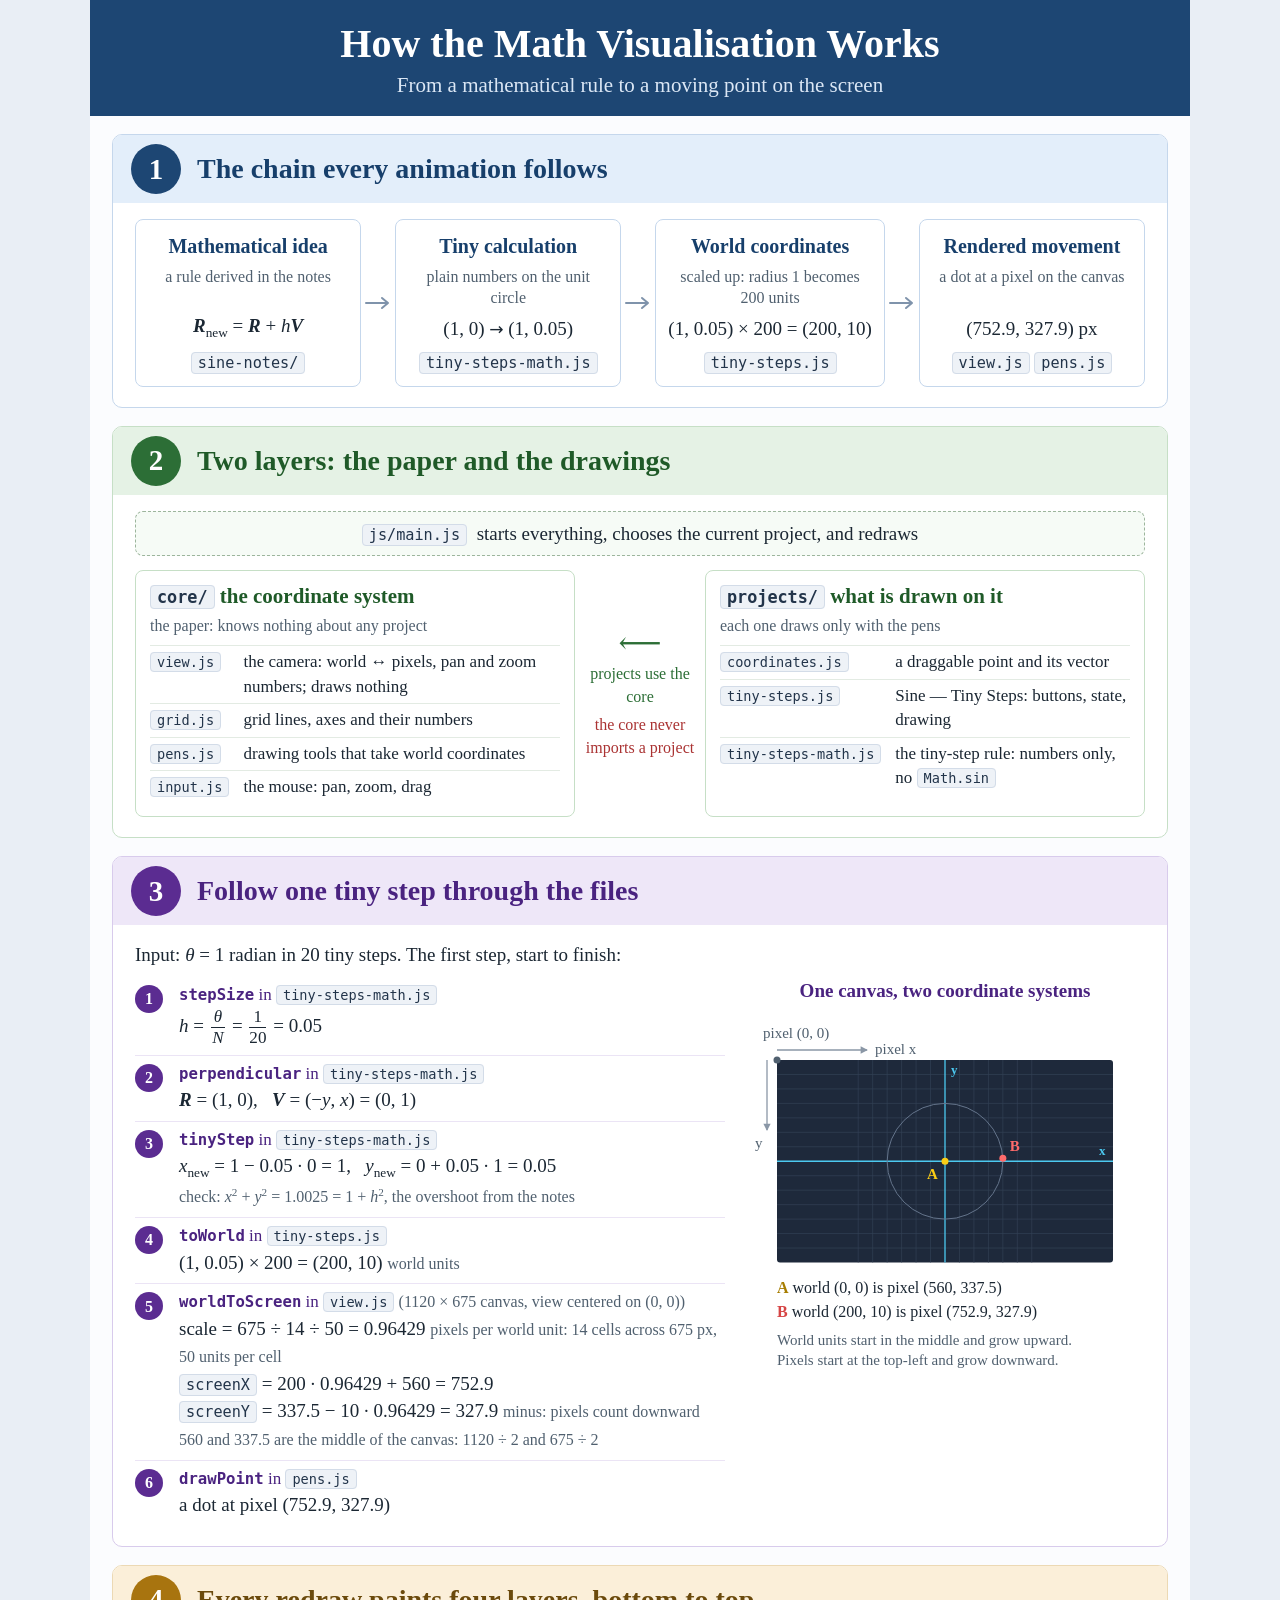
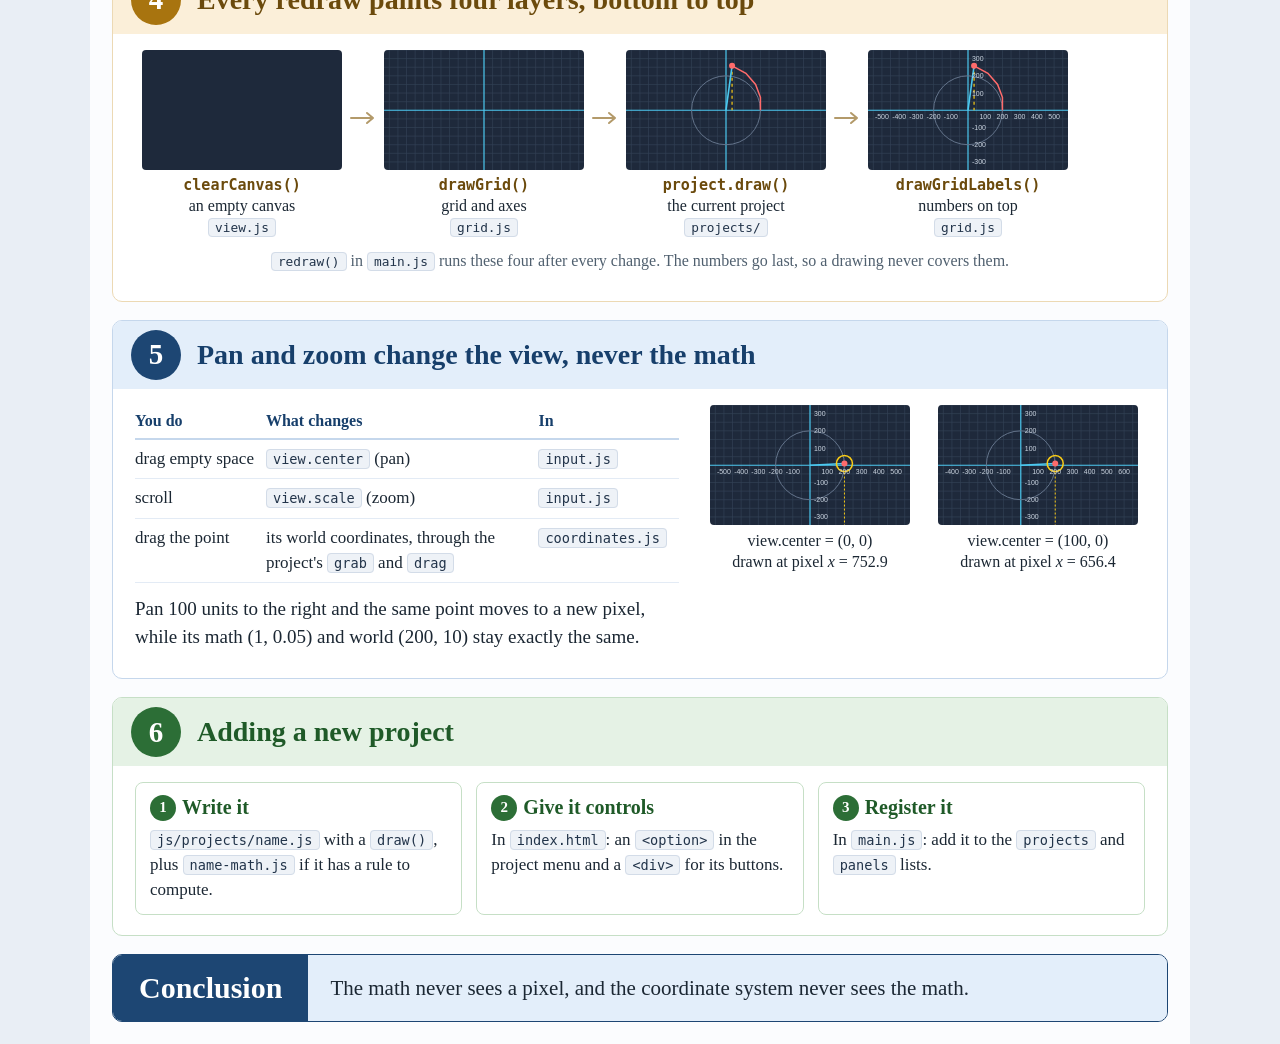
==== Math Visualisation/docs/how-it-works.html @ b4f895e5 "Add an infographic of how the visualisation works docs/how-it-works.html (and its PNG screenshot) sh" ====
<!doctype html>
<html lang="en">
<head>
<meta charset="utf-8">
<meta name="viewport" content="width=1100">
<title>How the Math Visualisation Works</title>
<style>
    * { box-sizing: border-box; }

    body {
        margin: 0;
        background: #e9eef5;
        color: #1b2733;
        font-family: Cambria, "Times New Roman", "Liberation Serif", "DejaVu Serif", serif;
    }

    .sheet {
        width: 1100px;
        margin: 0 auto;
        background: #fbfcfe;
        padding-bottom: 22px;
    }

    .title {
        background: #1d4673;
        color: #fff;
        text-align: center;
        padding: 20px 30px 18px;
    }
    .title h1 { margin: 0; font-size: 40px; }
    .title p { margin: 6px 0 0; font-size: 21px; color: #dbe7f5; }

    .panel {
        margin: 18px 22px 0;
        border: 1px solid var(--line);
        border-radius: 10px;
        background: #fff;
        overflow: hidden;
    }
    .panel-head {
        display: flex;
        align-items: center;
        gap: 16px;
        padding: 9px 18px;
        background: var(--tint);
    }
    .badge {
        width: 50px;
        height: 50px;
        border-radius: 50%;
        background: var(--badge);
        color: #fff;
        font-size: 29px;
        font-weight: bold;
        display: flex;
        align-items: center;
        justify-content: center;
        flex: none;
    }
    .panel-head h2 { margin: 0; font-size: 28px; color: var(--ink); }
    .panel-body { padding: 16px 22px 20px; font-size: 19px; line-height: 1.45; }

    .blue   { --tint: #e3eefa; --ink: #173f6b; --badge: #1d4673; --line: #c5d7ec; }
    .green  { --tint: #e5f2e5; --ink: #1f5a28; --badge: #2c6e36; --line: #c6dfc6; }
    .purple { --tint: #eee7f8; --ink: #4a2380; --badge: #5b2c91; --line: #d8cbec; }
    .amber  { --tint: #fbefd9; --ink: #6b4a0c; --badge: #a8740f; --line: #ecd9b4; }

    .file {
        font-family: Consolas, "DejaVu Sans Mono", monospace;
        font-size: 0.8em;
        background: #eef2f7;
        border: 1px solid #d3dce8;
        border-radius: 4px;
        padding: 1px 6px;
        white-space: nowrap;
        color: #22344a;
    }

    /* math typesetting */
    .math { white-space: nowrap; }
    .math i { font-style: italic; }
    .math sub, .math sup { font-size: 0.7em; }
    .math sub { font-style: normal; }
    .ar { font-family: "DejaVu Sans", "Segoe UI Symbol", sans-serif; font-size: 0.9em; }
    .vec { font-weight: bold; font-style: italic; }
    .frac {
        display: inline-flex;
        flex-direction: column;
        vertical-align: middle;
        text-align: center;
        font-size: 0.9em;
        line-height: 1.15;
        margin: 0 2px;
    }
    .frac > span:first-child { border-bottom: 1px solid currentColor; padding: 0 3px; }
    .box {
        display: inline-block;
        border: 1px solid #9fb6d4;
        background: #f2f7fd;
        border-radius: 6px;
        padding: 2px 10px;
    }

    .muted { color: #50606f; }
    .small { font-size: 16px; }
    p { margin: 0 0 8px; }

    /* 1. chain */
    .chain { display: flex; align-items: stretch; gap: 0; }
    .stage {
        flex: 1;
        border: 1px solid var(--line);
        border-radius: 8px;
        padding: 12px 12px 10px;
        text-align: center;
        display: flex;
        flex-direction: column;
        gap: 6px;
        background: #fff;
    }
    .stage h3 { margin: 0; font-size: 20px; color: var(--ink); }
    .stage .what { font-size: 16px; color: #50606f; line-height: 1.3; }
    .stage .example { font-size: 19px; margin-top: auto; }
    .arrow {
        flex: none;
        width: 34px;
        display: flex;
        align-items: center;
        justify-content: center;
        font-size: 28px;
        color: #7f93ab;
    }

    /* 2. layers */
    .main-row {
        border: 1px dashed #9cb59c;
        border-radius: 8px;
        padding: 8px 14px;
        text-align: center;
        margin-bottom: 14px;
        background: #f6fbf6;
    }
    .layers { display: flex; gap: 0; align-items: stretch; }
    .layer {
        flex: 1;
        border: 1px solid var(--line);
        border-radius: 8px;
        padding: 10px 14px 12px;
    }
    .layer h3 { margin: 0 0 2px; font-size: 21px; color: var(--ink); }
    .layer .sub { font-size: 16px; color: #50606f; margin-bottom: 8px; }
    .layer table { border-collapse: collapse; width: 100%; font-size: 17px; }
    .layer td { padding: 4px 0; vertical-align: top; border-top: 1px solid #e3ebe3; }
    .layer td:first-child { width: 1%; white-space: nowrap; padding-right: 14px; }
    .uses {
        flex: none;
        width: 130px;
        display: flex;
        flex-direction: column;
        align-items: center;
        justify-content: center;
        text-align: center;
        font-size: 16px;
        color: #2c6e36;
        gap: 4px;
    }
    .uses .big { font-size: 30px; line-height: 1; }
    .uses .no { color: #a33; }

    /* 3. walk-through */
    .walk { display: flex; gap: 20px; }
    .steps { flex: 1; }
    .step {
        display: grid;
        grid-template-columns: 34px 1fr;
        gap: 2px 10px;
        padding: 6px 0 7px;
        border-top: 1px solid #ebe4f5;
    }
    .step:first-child { border-top: none; }
    .num {
        width: 28px;
        height: 28px;
        border-radius: 50%;
        background: #5b2c91;
        color: #fff;
        font-size: 16px;
        font-weight: bold;
        display: flex;
        align-items: center;
        justify-content: center;
        margin-top: 2px;
    }
    .step .label { font-size: 17px; color: #4a2380; }
    .step .label b { font-family: Consolas, "DejaVu Sans Mono", monospace; font-size: 0.92em; }
    .figure { flex: none; width: 400px; }
    .figure h3 { margin: 0 0 4px; font-size: 19px; color: #4a2380; text-align: center; }

    /* 4. layers of a redraw */
    .thumbs { display: flex; align-items: flex-start; }
    .thumb { width: 214px; text-align: center; font-size: 16px; line-height: 1.3; }
    .thumb svg { display: block; margin: 0 auto 6px; border-radius: 4px; }
    .thumb .fn { font-family: Consolas, "DejaVu Sans Mono", monospace; font-size: 15px; color: #6b4a0c; font-weight: bold; }
    .thumb-arrow { width: 28px; text-align: center; font-size: 24px; color: #b39a6a; padding-top: 50px; }

    /* 5. pan and zoom */
    .panzoom { display: flex; gap: 24px; align-items: flex-start; }
    .actions { flex: 1; border-collapse: collapse; font-size: 17px; }
    .actions th { text-align: left; font-size: 16px; color: #173f6b; padding: 4px 8px 6px 0; border-bottom: 2px solid #c5d7ec; }
    .actions td:first-child, .actions td:last-child { white-space: nowrap; }
    .actions td { padding: 7px 12px 7px 0; border-bottom: 1px solid #e3ebf5; vertical-align: top; }
    .pan-figs { display: flex; gap: 14px; }

    /* 6. adding a project */
    .recipe { display: flex; gap: 14px; }
    .card {
        flex: 1;
        border: 1px solid var(--line);
        border-radius: 8px;
        padding: 10px 14px 12px;
        font-size: 17px;
    }
    .card h3 { margin: 0 0 6px; font-size: 20px; color: var(--ink); }
    .card .n {
        display: inline-flex;
        width: 26px;
        height: 26px;
        border-radius: 50%;
        background: #2c6e36;
        color: #fff;
        font-size: 15px;
        align-items: center;
        justify-content: center;
        margin-right: 6px;
        vertical-align: 2px;
    }

    .conclusion {
        display: flex;
        margin: 18px 22px 0;
        border-radius: 10px;
        overflow: hidden;
        border: 1px solid #1d4673;
    }
    .conclusion .tag {
        background: #1d4673;
        color: #fff;
        font-size: 30px;
        font-weight: bold;
        padding: 16px 26px;
        display: flex;
        align-items: center;
    }
    .conclusion .text {
        background: #e3eefa;
        font-size: 21px;
        padding: 14px 22px;
        display: flex;
        align-items: center;
        flex: 1;
    }
</style>
</head>
<body>
<div class="sheet">

    <header class="title">
        <h1>How the Math Visualisation Works</h1>
        <p>From a mathematical rule to a moving point on the screen</p>
    </header>

    <!-- 1 -->
    <section class="panel blue">
        <div class="panel-head"><div class="badge">1</div><h2>The chain every animation follows</h2></div>
        <div class="panel-body">
            <div class="chain">
                <div class="stage">
                    <h3>Mathematical idea</h3>
                    <div class="what">a rule derived in the notes</div>
                    <div class="example math"><span class="vec">R</span><sub>new</sub> = <span class="vec">R</span> + <i>h</i><span class="vec">V</span></div>
                    <div><span class="file">sine-notes/</span></div>
                </div>
                <div class="arrow"><svg width="26" height="14" viewBox="0 0 26 14"><path d="M1 7H23M17 2l6 5-6 5" fill="none" stroke="currentColor" stroke-width="2" stroke-linecap="round" stroke-linejoin="round"/></svg></div>
                <div class="stage">
                    <h3>Tiny calculation</h3>
                    <div class="what">plain numbers on the unit circle</div>
                    <div class="example math">(1, 0) <span class="ar">→</span> (1, 0.05)</div>
                    <div><span class="file">tiny-steps-math.js</span></div>
                </div>
                <div class="arrow"><svg width="26" height="14" viewBox="0 0 26 14"><path d="M1 7H23M17 2l6 5-6 5" fill="none" stroke="currentColor" stroke-width="2" stroke-linecap="round" stroke-linejoin="round"/></svg></div>
                <div class="stage">
                    <h3>World coordinates</h3>
                    <div class="what">scaled up: radius 1 becomes 200 units</div>
                    <div class="example math">(1, 0.05) × 200 = (200, 10)</div>
                    <div><span class="file">tiny-steps.js</span></div>
                </div>
                <div class="arrow"><svg width="26" height="14" viewBox="0 0 26 14"><path d="M1 7H23M17 2l6 5-6 5" fill="none" stroke="currentColor" stroke-width="2" stroke-linecap="round" stroke-linejoin="round"/></svg></div>
                <div class="stage">
                    <h3>Rendered movement</h3>
                    <div class="what">a dot at a pixel on the canvas</div>
                    <div class="example math">(752.9, 327.9) px</div>
                    <div><span class="file">view.js</span> <span class="file">pens.js</span></div>
                </div>
            </div>
        </div>
    </section>

    <!-- 2 -->
    <section class="panel green">
        <div class="panel-head"><div class="badge">2</div><h2>Two layers: the paper and the drawings</h2></div>
        <div class="panel-body">
            <div class="main-row">
                <span class="file">js/main.js</span>&nbsp; starts everything, chooses the current project, and redraws
            </div>
            <div class="layers">
                <div class="layer">
                    <h3><span class="file">core/</span> the coordinate system</h3>
                    <div class="sub">the paper: knows nothing about any project</div>
                    <table>
                        <tr><td><span class="file">view.js</span></td><td>the camera: world ↔ pixels, pan and zoom numbers; draws nothing</td></tr>
                        <tr><td><span class="file">grid.js</span></td><td>grid lines, axes and their numbers</td></tr>
                        <tr><td><span class="file">pens.js</span></td><td>drawing tools that take world coordinates</td></tr>
                        <tr><td><span class="file">input.js</span></td><td>the mouse: pan, zoom, drag</td></tr>
                    </table>
                </div>
                <div class="uses">
                    <div class="big">⟵</div>
                    <div>projects use the core</div>
                    <div class="no">the core never imports a project</div>
                </div>
                <div class="layer">
                    <h3><span class="file">projects/</span> what is drawn on it</h3>
                    <div class="sub">each one draws only with the pens</div>
                    <table>
                        <tr><td><span class="file">coordinates.js</span></td><td>a draggable point and its vector</td></tr>
                        <tr><td><span class="file">tiny-steps.js</span></td><td>Sine — Tiny Steps: buttons, state, drawing</td></tr>
                        <tr><td><span class="file">tiny-steps-math.js</span></td><td>the tiny-step rule: numbers only, no <span class="file">Math.sin</span></td></tr>
                    </table>
                </div>
            </div>
        </div>
    </section>

    <!-- 3 -->
    <section class="panel purple">
        <div class="panel-head"><div class="badge">3</div><h2>Follow one tiny step through the files</h2></div>
        <div class="panel-body">
            <p>Input: <span class="math"><i>θ</i> = 1</span> radian in <span class="math">20</span> tiny steps. The first step, start to finish:</p>
            <div class="walk">
                <div class="steps">
                    <div class="step">
                        <div class="num">1</div>
                        <div>
                            <div class="label"><b>stepSize</b> in <span class="file">tiny-steps-math.js</span></div>
                            <span class="math"><i>h</i> = <span class="frac"><span><i>θ</i></span><span><i>N</i></span></span> = <span class="frac"><span>1</span><span>20</span></span> = 0.05</span>
                        </div>
                    </div>
                    <div class="step">
                        <div class="num">2</div>
                        <div>
                            <div class="label"><b>perpendicular</b> in <span class="file">tiny-steps-math.js</span></div>
                            <span class="math"><span class="vec">R</span> = (1, 0), &nbsp; <span class="vec">V</span> = (−<i>y</i>, <i>x</i>) = (0, 1)</span>
                        </div>
                    </div>
                    <div class="step">
                        <div class="num">3</div>
                        <div>
                            <div class="label"><b>tinyStep</b> in <span class="file">tiny-steps-math.js</span></div>
                            <span class="math"><i>x</i><sub>new</sub> = 1 − 0.05 · 0 = 1, &nbsp; <i>y</i><sub>new</sub> = 0 + 0.05 · 1 = 0.05</span><br>
                            <span class="muted small">check: <span class="math"><i>x</i><sup>2</sup> + <i>y</i><sup>2</sup> = 1.0025 = 1 + <i>h</i><sup>2</sup></span>, the overshoot from the notes</span>
                        </div>
                    </div>
                    <div class="step">
                        <div class="num">4</div>
                        <div>
                            <div class="label"><b>toWorld</b> in <span class="file">tiny-steps.js</span></div>
                            <span class="math">(1, 0.05) × 200 = (200, 10)</span> <span class="muted small">world units</span>
                        </div>
                    </div>
                    <div class="step">
                        <div class="num">5</div>
                        <div>
                            <div class="label"><b>worldToScreen</b> in <span class="file">view.js</span> <span class="muted small">(1120 × 675 canvas, view centered on (0, 0))</span></div>
                            <span class="math">scale = 675 ÷ 14 ÷ 50 = 0.96429</span> <span class="muted small">pixels per world unit: 14 cells across 675 px, 50 units per cell</span><br>
                            <span class="math"><span class="file">screenX</span> = 200 · 0.96429 + 560 = 752.9</span><br>
                            <span class="math"><span class="file">screenY</span> = 337.5 − 10 · 0.96429 = 327.9</span> <span class="muted small">minus: pixels count downward</span><br>
                            <span class="muted small">560 and 337.5 are the middle of the canvas: 1120 ÷ 2 and 675 ÷ 2</span>
                        </div>
                    </div>
                    <div class="step">
                        <div class="num">6</div>
                        <div>
                            <div class="label"><b>drawPoint</b> in <span class="file">pens.js</span></div>
                            a dot at pixel <span class="math">(752.9, 327.9)</span>
                        </div>
                    </div>
                </div>
                <div class="figure">
                    <h3>One canvas, two coordinate systems</h3>
                    <svg id="two-systems" width="400" height="360" viewBox="0 0 400 360"></svg>
                </div>
            </div>
        </div>
    </section>

    <!-- 4 -->
    <section class="panel amber">
        <div class="panel-head"><div class="badge">4</div><h2>Every redraw paints four layers, bottom to top</h2></div>
        <div class="panel-body">
            <div class="thumbs">
                <div class="thumb"><svg id="layer-1"></svg><div class="fn">clearCanvas()</div>an empty canvas<br><span class="file">view.js</span></div>
                <div class="thumb-arrow"><svg width="26" height="14" viewBox="0 0 26 14"><path d="M1 7H23M17 2l6 5-6 5" fill="none" stroke="currentColor" stroke-width="2" stroke-linecap="round" stroke-linejoin="round"/></svg></div>
                <div class="thumb"><svg id="layer-2"></svg><div class="fn">drawGrid()</div>grid and axes<br><span class="file">grid.js</span></div>
                <div class="thumb-arrow"><svg width="26" height="14" viewBox="0 0 26 14"><path d="M1 7H23M17 2l6 5-6 5" fill="none" stroke="currentColor" stroke-width="2" stroke-linecap="round" stroke-linejoin="round"/></svg></div>
                <div class="thumb"><svg id="layer-3"></svg><div class="fn">project.draw()</div>the current project<br><span class="file">projects/</span></div>
                <div class="thumb-arrow"><svg width="26" height="14" viewBox="0 0 26 14"><path d="M1 7H23M17 2l6 5-6 5" fill="none" stroke="currentColor" stroke-width="2" stroke-linecap="round" stroke-linejoin="round"/></svg></div>
                <div class="thumb"><svg id="layer-4"></svg><div class="fn">drawGridLabels()</div>numbers on top<br><span class="file">grid.js</span></div>
            </div>
            <p class="muted small" style="margin-top: 12px; text-align: center;">
                <span class="file">redraw()</span> in <span class="file">main.js</span> runs these four after every change. The numbers go last, so a drawing never covers them.
            </p>
        </div>
    </section>

    <!-- 5 -->
    <section class="panel blue">
        <div class="panel-head"><div class="badge">5</div><h2>Pan and zoom change the view, never the math</h2></div>
        <div class="panel-body">
            <div class="panzoom">
                <div style="flex: 1;">
                    <table class="actions">
                        <tr><th>You do</th><th>What changes</th><th>In</th></tr>
                        <tr><td>drag empty space</td><td><span class="file">view.center</span> (pan)</td><td><span class="file">input.js</span></td></tr>
                        <tr><td>scroll</td><td><span class="file">view.scale</span> (zoom)</td><td><span class="file">input.js</span></td></tr>
                        <tr><td>drag the point</td><td>its world coordinates, through the project's <span class="file">grab</span> and <span class="file">drag</span></td><td><span class="file">coordinates.js</span></td></tr>
                    </table>
                    <p style="margin-top: 12px;">
                        Pan 100 units to the right and the same point moves to a new pixel,
                        while its math <span class="math">(1, 0.05)</span> and world <span class="math">(200, 10)</span> stay exactly the same.
                    </p>
                </div>
                <div class="pan-figs">
                    <div class="thumb"><svg id="pan-before"></svg><span class="math">view.center = (0, 0)</span><br>drawn at pixel <span class="math"><i>x</i> = 752.9</span></div>
                    <div class="thumb"><svg id="pan-after"></svg><span class="math">view.center = (100, 0)</span><br>drawn at pixel <span class="math"><i>x</i> = 656.4</span></div>
                </div>
            </div>
        </div>
    </section>

    <!-- 6 -->
    <section class="panel green">
        <div class="panel-head"><div class="badge">6</div><h2>Adding a new project</h2></div>
        <div class="panel-body">
            <div class="recipe">
                <div class="card">
                    <h3><span class="n">1</span>Write it</h3>
                    <span class="file">js/projects/name.js</span> with a <span class="file">draw()</span>,
                    plus <span class="file">name-math.js</span> if it has a rule to compute.
                </div>
                <div class="card">
                    <h3><span class="n">2</span>Give it controls</h3>
                    In <span class="file">index.html</span>: an <span class="file">&lt;option&gt;</span> in the project menu
                    and a <span class="file">&lt;div&gt;</span> for its buttons.
                </div>
                <div class="card">
                    <h3><span class="n">3</span>Register it</h3>
                    In <span class="file">main.js</span>: add it to the <span class="file">projects</span>
                    and <span class="file">panels</span> lists.
                </div>
            </div>
        </div>
    </section>

    <div class="conclusion">
        <div class="tag">Conclusion</div>
        <div class="text">The math never sees a pixel, and the coordinate system never sees the math.</div>
    </div>

</div>

<script>
// The small canvas pictures use the same numbers as the program:
// a 1120 × 675 canvas, 0.964 pixels per world unit, grid every 50 units,
// unit circle drawn 200 units wide, and the rule x_new = x − h·y, y_new = y + h·x.

const CANVAS_W = 1120;
const CANVAS_H = 675;
const SCALE = (Math.min(CANVAS_W, CANVAS_H) / 14) / 50;
const UNIT = 200;

function tinySteps(theta, steps) {
    const h = theta / steps;
    let p = { x: 1, y: 0 };
    const path = [p];
    for (let i = 0; i < steps; i++) {
        p = { x: p.x - h * p.y, y: p.y + h * p.x };
        path.push(p);
    }
    return path;
}

// Draw a miniature canvas. opts: width, center, grid, project, labels, highlight
function miniCanvas(svg, opts) {
    const w = opts.width;
    const k = w / CANVAS_W;
    const h = CANVAS_H * k;
    const c = opts.center || { x: 0, y: 0 };
    const sx = (wx) => (wx - c.x) * SCALE * k + w / 2;
    const sy = (wy) => h / 2 - (wy - c.y) * SCALE * k;

    const left = c.x - (CANVAS_W / 2) / SCALE, right = c.x + (CANVAS_W / 2) / SCALE;
    const bottom = c.y - (CANVAS_H / 2) / SCALE, top = c.y + (CANVAS_H / 2) / SCALE;

    let out = `<rect width="${w}" height="${h}" fill="#1e293b"/>`;

    if (opts.grid) {
        for (let x = Math.ceil(left / 50) * 50; x <= right; x += 50) {
            if (x !== 0) out += `<line x1="${sx(x)}" y1="0" x2="${sx(x)}" y2="${h}" stroke="#334155" stroke-width="0.7"/>`;
        }
        for (let y = Math.ceil(bottom / 50) * 50; y <= top; y += 50) {
            if (y !== 0) out += `<line x1="0" y1="${sy(y)}" x2="${w}" y2="${sy(y)}" stroke="#334155" stroke-width="0.7"/>`;
        }
        out += `<line x1="0" y1="${sy(0)}" x2="${w}" y2="${sy(0)}" stroke="#4cc9f0" stroke-width="1.2"/>`;
        out += `<line x1="${sx(0)}" y1="0" x2="${sx(0)}" y2="${h}" stroke="#4cc9f0" stroke-width="1.2"/>`;
    }

    if (opts.project) {
        const path = tinySteps(opts.project.theta, opts.project.steps);
        const last = path[path.length - 1];
        out += `<circle cx="${sx(0)}" cy="${sy(0)}" r="${UNIT * SCALE * k}" fill="none" stroke="#64748b" stroke-width="1"/>`;
        out += `<polyline fill="none" stroke="#ff6b6b" stroke-width="1.5" points="${path.map(p => sx(p.x * UNIT) + "," + sy(p.y * UNIT)).join(" ")}"/>`;
        out += `<line x1="${sx(last.x * UNIT)}" y1="${sy(last.y * UNIT)}" x2="${sx(last.x * UNIT)}" y2="${sy(0)}" stroke="#facc15" stroke-width="1.2" stroke-dasharray="3 3"/>`;
        out += `<line x1="${sx(0)}" y1="${sy(0)}" x2="${sx(last.x * UNIT)}" y2="${sy(last.y * UNIT)}" stroke="#4cc9f0" stroke-width="1.6"/>`;
        out += `<circle cx="${sx(last.x * UNIT)}" cy="${sy(last.y * UNIT)}" r="3" fill="#ff6b6b"/>`;
        if (opts.highlight) {
            out += `<circle cx="${sx(last.x * UNIT)}" cy="${sy(last.y * UNIT)}" r="8" fill="none" stroke="#facc15" stroke-width="1.5"/>`;
            out += `<line x1="${sx(last.x * UNIT)}" y1="${sy(last.y * UNIT) + 9}" x2="${sx(last.x * UNIT)}" y2="${h}" stroke="#facc15" stroke-width="1" stroke-dasharray="2 2"/>`;
        }
    }

    if (opts.labels) {
        for (let x = Math.ceil(left / 100) * 100; x <= right; x += 100) {
            if (x !== 0) out += `<text x="${sx(x)}" y="${sy(0) + 9}" fill="#cbd5e1" font-size="7" text-anchor="middle" font-family="sans-serif">${x}</text>`;
        }
        for (let y = Math.ceil(bottom / 100) * 100; y <= top; y += 100) {
            if (y !== 0) out += `<text x="${sx(0) + 4}" y="${sy(y) + 2.5}" fill="#cbd5e1" font-size="7" font-family="sans-serif">${y}</text>`;
        }
    }

    svg.setAttribute("width", w);
    svg.setAttribute("height", h);
    svg.setAttribute("viewBox", `0 0 ${w} ${h}`);
    svg.innerHTML = out;
}

const overshoot = { theta: 1.5, steps: 4 };
miniCanvas(document.getElementById("layer-1"), { width: 200 });
miniCanvas(document.getElementById("layer-2"), { width: 200, grid: true });
miniCanvas(document.getElementById("layer-3"), { width: 200, grid: true, project: overshoot });
miniCanvas(document.getElementById("layer-4"), { width: 200, grid: true, project: overshoot, labels: true });

const firstStep = { theta: 0.05, steps: 1 };
miniCanvas(document.getElementById("pan-before"), { width: 200, grid: true, project: firstStep, labels: true, highlight: true });
miniCanvas(document.getElementById("pan-after"), { width: 200, center: { x: 100, y: 0 }, grid: true, project: firstStep, labels: true, highlight: true });

// Panel 3 figure: the same canvas measured in pixels (from the top-left corner)
// and in world units (from the middle, y upward).
(function twoSystems() {
    const svg = document.getElementById("two-systems");
    const k = 0.3;
    const ox = 32, oy = 52;
    const w = CANVAS_W * k, h = CANVAS_H * k;
    const px = (x) => ox + x * k;
    const py = (y) => oy + y * k;

    const origin = { x: CANVAS_W / 2, y: CANVAS_H / 2 };
    const point = { x: 200 * SCALE + CANVAS_W / 2, y: CANVAS_H / 2 - 10 * SCALE };

    let out = "";
    out += `<defs><marker id="ah" viewBox="0 0 10 10" refX="8" refY="5" markerWidth="7" markerHeight="7" orient="auto"><path d="M1 1L9 5L1 9z" fill="context-stroke"/></marker></defs>`;
    out += `<rect x="${ox}" y="${oy}" width="${w}" height="${h}" fill="#1e293b" rx="3"/>`;

    for (let i = -6; i <= 6; i++) {
        const gx = px(origin.x + i * 50 * SCALE);
        if (i !== 0 && gx > ox && gx < ox + w) out += `<line x1="${gx}" y1="${oy}" x2="${gx}" y2="${oy + h}" stroke="#334155" stroke-width="0.7"/>`;
        const gy = py(origin.y + i * 50 * SCALE);
        if (i !== 0 && gy > oy && gy < oy + h) out += `<line x1="${ox}" y1="${gy}" x2="${ox + w}" y2="${gy}" stroke="#334155" stroke-width="0.7"/>`;
    }
    out += `<line x1="${ox}" y1="${py(origin.y)}" x2="${ox + w}" y2="${py(origin.y)}" stroke="#4cc9f0" stroke-width="1.3"/>`;
    out += `<line x1="${px(origin.x)}" y1="${oy}" x2="${px(origin.x)}" y2="${oy + h}" stroke="#4cc9f0" stroke-width="1.3"/>`;
    out += `<circle cx="${px(origin.x)}" cy="${py(origin.y)}" r="${200 * SCALE * k}" fill="none" stroke="#64748b" stroke-width="1"/>`;

    // pixel axes, along the outside of the top-left corner
    out += `<line x1="${ox}" y1="${oy - 10}" x2="${ox + 90}" y2="${oy - 10}" stroke="#8a97a6" stroke-width="1.3" marker-end="url(#ah)"/>`;
    out += `<line x1="${ox - 10}" y1="${oy}" x2="${ox - 10}" y2="${oy + 70}" stroke="#8a97a6" stroke-width="1.3" marker-end="url(#ah)"/>`;
    out += `<text x="${ox + 98}" y="${oy - 6}" font-size="15" fill="#50606f">pixel x</text>`;
    out += `<text x="${ox - 22}" y="${oy + 88}" font-size="15" fill="#50606f">y</text>`;
    out += `<circle cx="${ox}" cy="${oy}" r="3.5" fill="#50606f"/>`;
    out += `<text x="${ox - 14}" y="${oy - 22}" font-size="15" fill="#50606f">pixel (0, 0)</text>`;

    // world axes direction hints, inside the canvas
    out += `<text x="${ox + w - 14}" y="${py(origin.y) - 6}" font-size="13" fill="#4cc9f0" font-weight="bold">x</text>`;
    out += `<text x="${px(origin.x) + 6}" y="${oy + 14}" font-size="13" fill="#4cc9f0" font-weight="bold">y</text>`;

    // the two marked points
    out += `<circle cx="${px(origin.x)}" cy="${py(origin.y)}" r="3.5" fill="#facc15"/>`;
    out += `<text x="${px(origin.x) - 18}" y="${py(origin.y) + 18}" font-size="15" fill="#facc15" font-weight="bold">A</text>`;
    out += `<circle cx="${px(point.x)}" cy="${py(point.y)}" r="3.5" fill="#ff6b6b"/>`;
    out += `<text x="${px(point.x) + 7}" y="${py(point.y) - 7}" font-size="15" fill="#ff6b6b" font-weight="bold">B</text>`;

    // legend below
    const ly = oy + h + 30;
    out += `<text x="${ox}" y="${ly}" font-size="16" fill="#1b2733"><tspan font-weight="bold" fill="#a77d00">A</tspan>  world (0, 0) is pixel (560, 337.5)</text>`;
    out += `<text x="${ox}" y="${ly + 24}" font-size="16" fill="#1b2733"><tspan font-weight="bold" fill="#d64545">B</tspan>  world (200, 10) is pixel (752.9, 327.9)</text>`;
    out += `<text x="${ox}" y="${ly + 52}" font-size="15" fill="#50606f">World units start in the middle and grow upward.</text>`;
    out += `<text x="${ox}" y="${ly + 72}" font-size="15" fill="#50606f">Pixels start at the top-left and grow downward.</text>`;

    svg.innerHTML = out;
})();
</script>
</body>
</html>
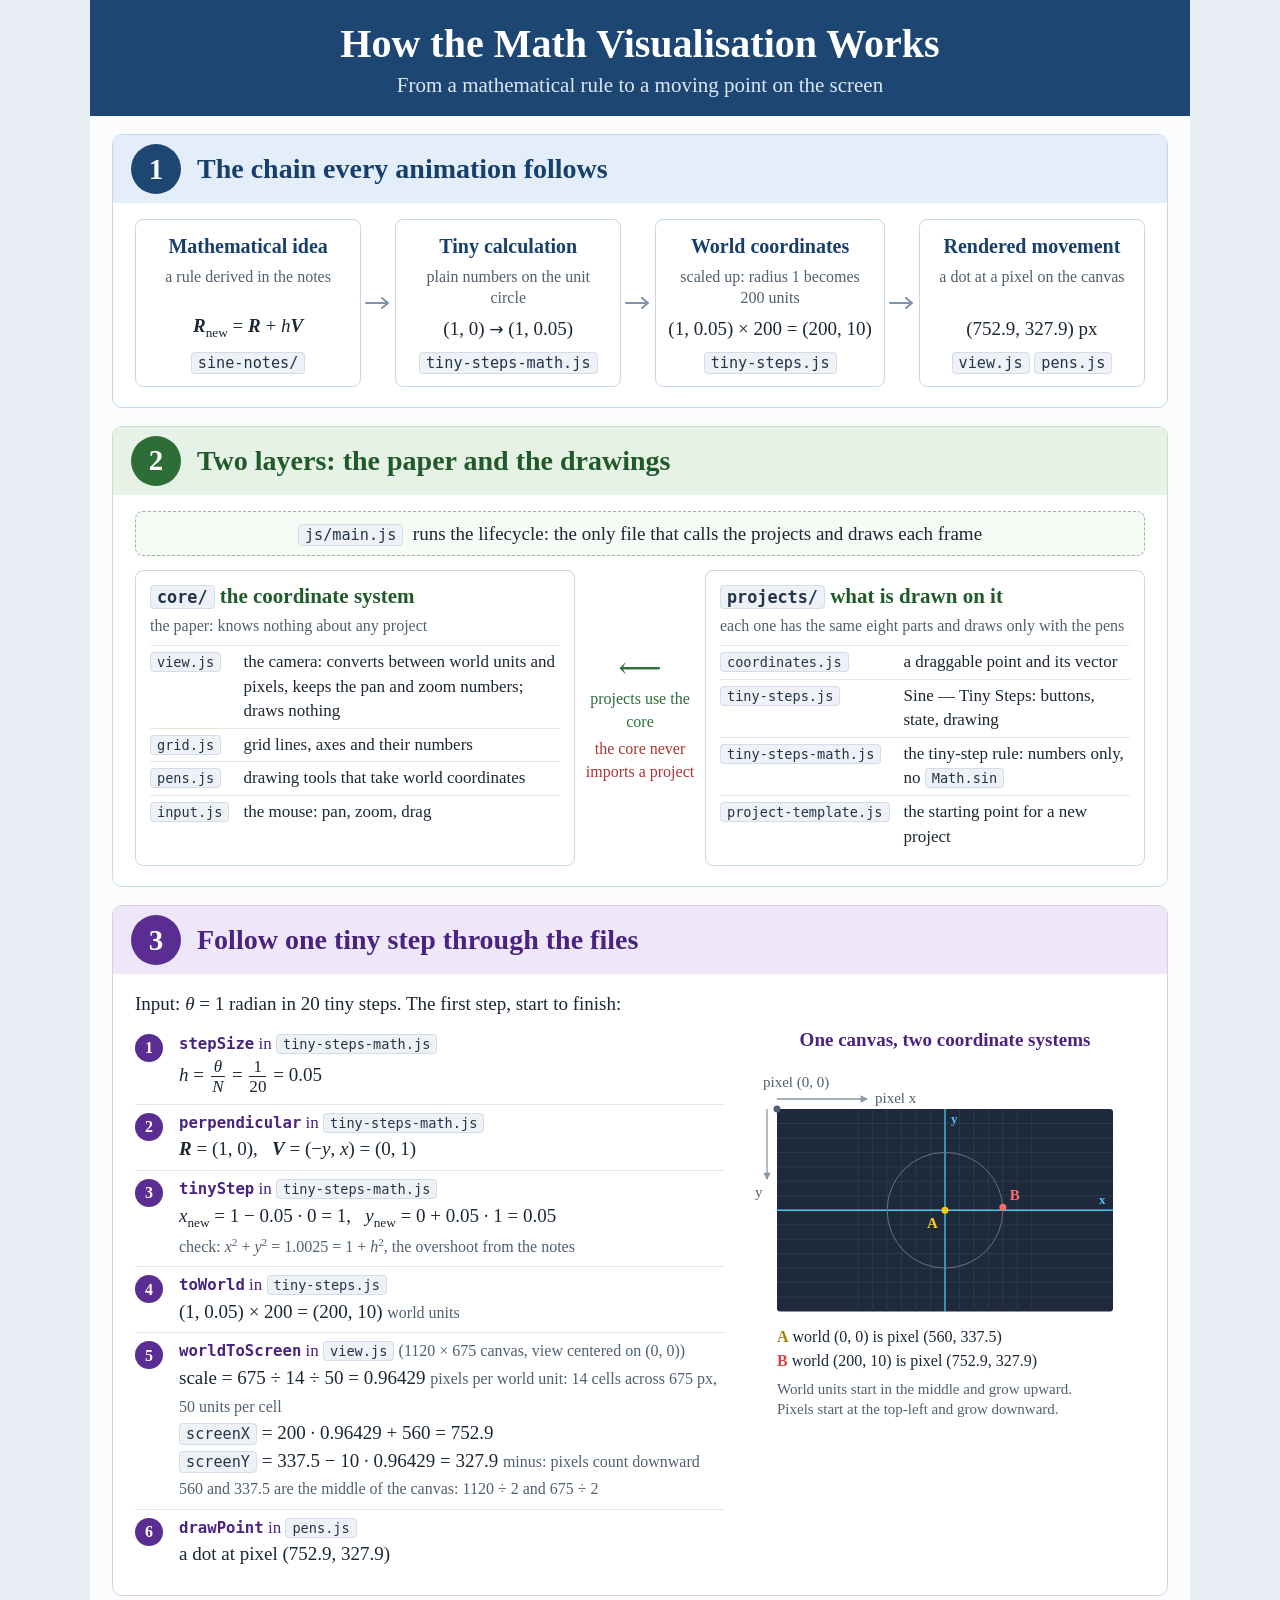
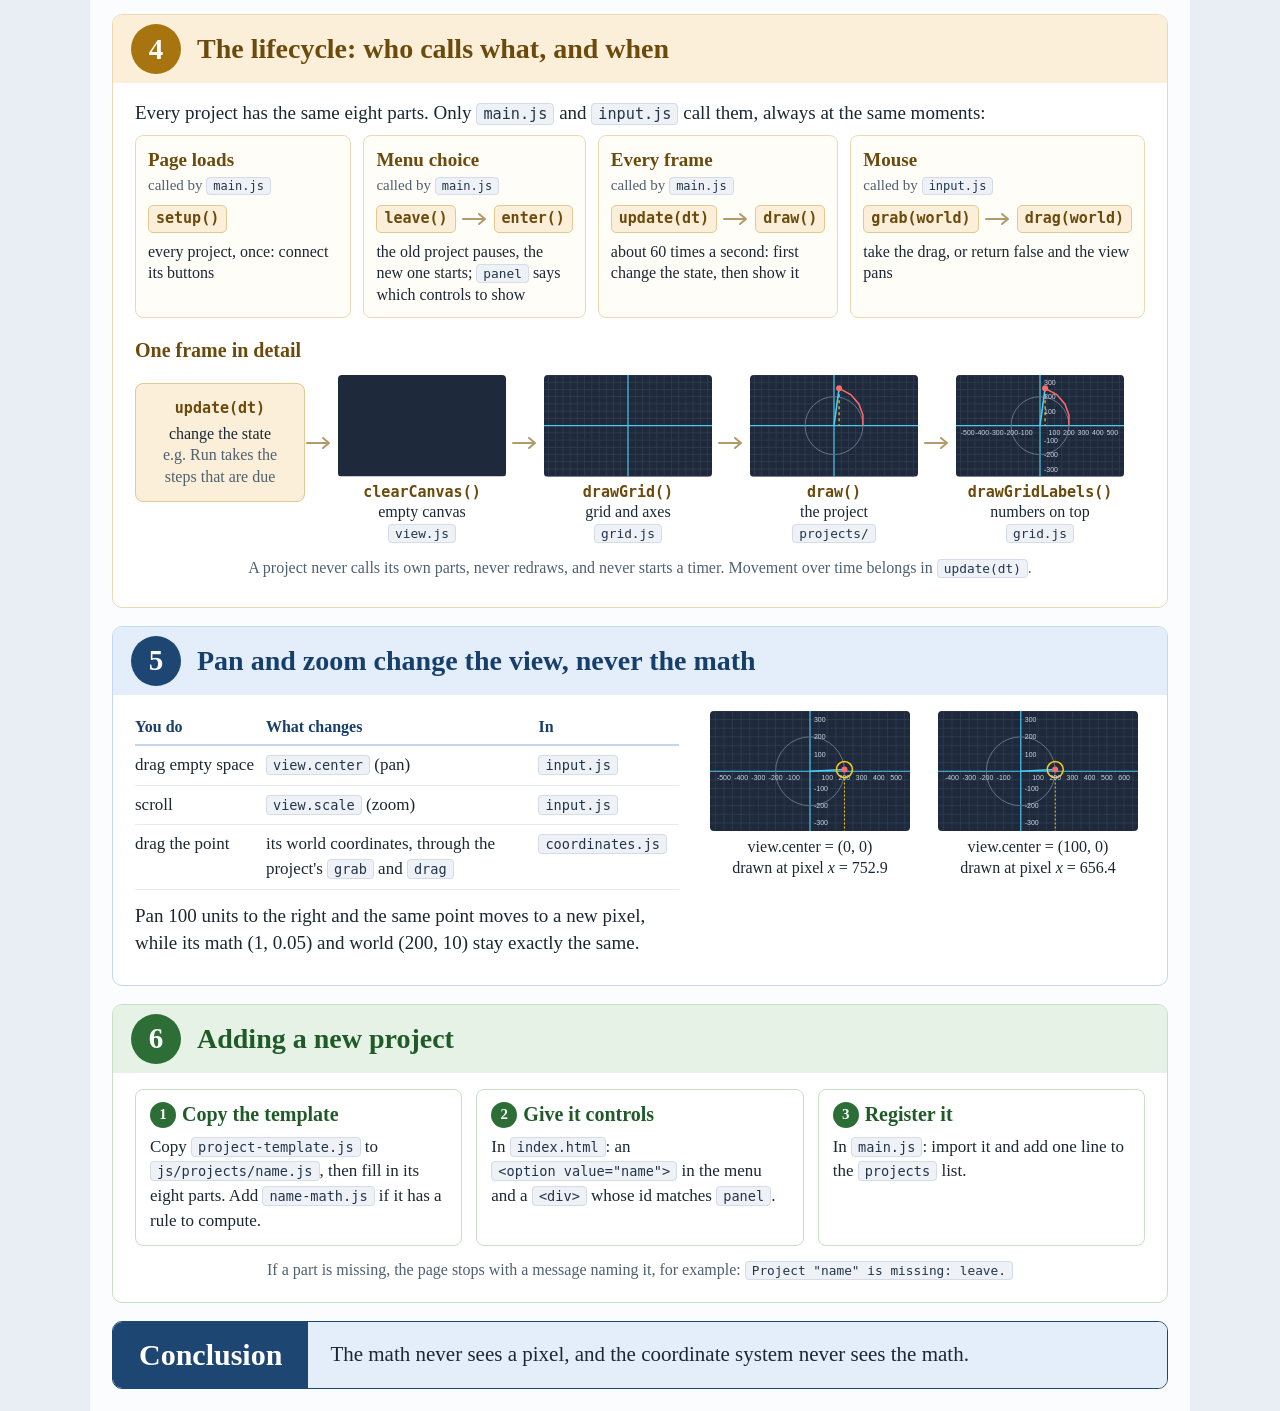
==== commit 0f7eae50: "Give every project the same fixed lifecycle Every project now has the same eight parts: panel, setup" ====
--- a/Math Visualisation/docs/how-it-works.html
+++ b/Math Visualisation/docs/how-it-works.html
@@ -196,7 +196,45 @@
     .figure { flex: none; width: 400px; }
     .figure h3 { margin: 0 0 4px; font-size: 19px; color: #4a2380; text-align: center; }
 
-    /* 4. layers of a redraw */
+    /* 4. lifecycle */
+    .moments { display: flex; gap: 12px; margin: 6px 0 4px; }
+    .moment {
+        flex: 1;
+        border: 1px solid var(--line);
+        border-radius: 8px;
+        padding: 10px 12px 12px;
+        background: #fffdf8;
+    }
+    .moment.wide { flex: 1.3; }
+    .moment h3 { margin: 0; font-size: 19px; color: var(--ink); }
+    .moment .caller { font-size: 15px; color: #50606f; margin: 2px 0 8px; }
+    .moment .chips { display: flex; align-items: center; gap: 6px; flex-wrap: nowrap; color: #b39a6a; }
+    .moment .job { font-size: 16px; line-height: 1.35; margin-top: 8px; }
+    .chip {
+        font-family: Consolas, "DejaVu Sans Mono", monospace;
+        font-size: 15px;
+        font-weight: bold;
+        color: #6b4a0c;
+        background: #fbefd9;
+        border: 1px solid #e3c98f;
+        border-radius: 5px;
+        padding: 2px 7px;
+    }
+    .frame-title { margin: 18px 0 10px; font-size: 20px; color: #6b4a0c; }
+    .update-box {
+        width: 170px;
+        border: 1px solid #e3c98f;
+        background: #fbefd9;
+        border-radius: 8px;
+        padding: 14px 10px;
+        text-align: center;
+        font-size: 16px;
+        line-height: 1.35;
+        margin-top: 8px;
+    }
+    .update-box .fn { font-family: Consolas, "DejaVu Sans Mono", monospace; font-size: 15px; color: #6b4a0c; font-weight: bold; margin-bottom: 4px; }
+    .thumb.small { width: 178px; }
+
     .thumbs { display: flex; align-items: flex-start; }
     .thumb { width: 214px; text-align: center; font-size: 16px; line-height: 1.3; }
     .thumb svg { display: block; margin: 0 auto 6px; border-radius: 4px; }
@@ -310,14 +348,14 @@
         <div class="panel-head"><div class="badge">2</div><h2>Two layers: the paper and the drawings</h2></div>
         <div class="panel-body">
             <div class="main-row">
-                <span class="file">js/main.js</span>&nbsp; starts everything, chooses the current project, and redraws
+                <span class="file">js/main.js</span>&nbsp; runs the lifecycle: the only file that calls the projects and draws each frame
             </div>
             <div class="layers">
                 <div class="layer">
                     <h3><span class="file">core/</span> the coordinate system</h3>
                     <div class="sub">the paper: knows nothing about any project</div>
                     <table>
-                        <tr><td><span class="file">view.js</span></td><td>the camera: world ↔ pixels, pan and zoom numbers; draws nothing</td></tr>
+                        <tr><td><span class="file">view.js</span></td><td>the camera: converts between world units and pixels, keeps the pan and zoom numbers; draws nothing</td></tr>
                         <tr><td><span class="file">grid.js</span></td><td>grid lines, axes and their numbers</td></tr>
                         <tr><td><span class="file">pens.js</span></td><td>drawing tools that take world coordinates</td></tr>
                         <tr><td><span class="file">input.js</span></td><td>the mouse: pan, zoom, drag</td></tr>
@@ -330,11 +368,12 @@
                 </div>
                 <div class="layer">
                     <h3><span class="file">projects/</span> what is drawn on it</h3>
-                    <div class="sub">each one draws only with the pens</div>
+                    <div class="sub">each one has the same eight parts and draws only with the pens</div>
                     <table>
                         <tr><td><span class="file">coordinates.js</span></td><td>a draggable point and its vector</td></tr>
                         <tr><td><span class="file">tiny-steps.js</span></td><td>Sine — Tiny Steps: buttons, state, drawing</td></tr>
                         <tr><td><span class="file">tiny-steps-math.js</span></td><td>the tiny-step rule: numbers only, no <span class="file">Math.sin</span></td></tr>
+                        <tr><td><span class="file">project-template.js</span></td><td>the starting point for a new project</td></tr>
                     </table>
                 </div>
             </div>
@@ -405,19 +444,53 @@
 
     <!-- 4 -->
     <section class="panel amber">
-        <div class="panel-head"><div class="badge">4</div><h2>Every redraw paints four layers, bottom to top</h2></div>
+        <div class="panel-head"><div class="badge">4</div><h2>The lifecycle: who calls what, and when</h2></div>
         <div class="panel-body">
+            <p>Every project has the same eight parts. Only <span class="file">main.js</span> and <span class="file">input.js</span> call them, always at the same moments:</p>
+            <div class="moments">
+                <div class="moment">
+                    <h3>Page loads</h3>
+                    <div class="caller">called by <span class="file">main.js</span></div>
+                    <div class="chips"><span class="chip">setup()</span></div>
+                    <div class="job">every project, once: connect its buttons</div>
+                </div>
+                <div class="moment">
+                    <h3>Menu choice</h3>
+                    <div class="caller">called by <span class="file">main.js</span></div>
+                    <div class="chips"><span class="chip">leave()</span> <svg width="26" height="14" viewBox="0 0 26 14"><path d="M1 7H23M17 2l6 5-6 5" fill="none" stroke="currentColor" stroke-width="2" stroke-linecap="round" stroke-linejoin="round"/></svg> <span class="chip">enter()</span></div>
+                    <div class="job">the old project pauses, the new one starts; <span class="file">panel</span> says which controls to show</div>
+                </div>
+                <div class="moment">
+                    <h3>Every frame</h3>
+                    <div class="caller">called by <span class="file">main.js</span></div>
+                    <div class="chips"><span class="chip">update(dt)</span> <svg width="26" height="14" viewBox="0 0 26 14"><path d="M1 7H23M17 2l6 5-6 5" fill="none" stroke="currentColor" stroke-width="2" stroke-linecap="round" stroke-linejoin="round"/></svg> <span class="chip">draw()</span></div>
+                    <div class="job">about 60 times a second: first change the state, then show it</div>
+                </div>
+                <div class="moment wide">
+                    <h3>Mouse</h3>
+                    <div class="caller">called by <span class="file">input.js</span></div>
+                    <div class="chips"><span class="chip">grab(world)</span> <svg width="26" height="14" viewBox="0 0 26 14"><path d="M1 7H23M17 2l6 5-6 5" fill="none" stroke="currentColor" stroke-width="2" stroke-linecap="round" stroke-linejoin="round"/></svg> <span class="chip">drag(world)</span></div>
+                    <div class="job">take the drag, or return false and the view pans</div>
+                </div>
+            </div>
+
+            <h3 class="frame-title">One frame in detail</h3>
             <div class="thumbs">
-                <div class="thumb"><svg id="layer-1"></svg><div class="fn">clearCanvas()</div>an empty canvas<br><span class="file">view.js</span></div>
+                <div class="update-box">
+                    <div class="fn">update(dt)</div>
+                    change the state<br><span class="muted small">e.g. Run takes the steps that are due</span>
+                </div>
                 <div class="thumb-arrow"><svg width="26" height="14" viewBox="0 0 26 14"><path d="M1 7H23M17 2l6 5-6 5" fill="none" stroke="currentColor" stroke-width="2" stroke-linecap="round" stroke-linejoin="round"/></svg></div>
-                <div class="thumb"><svg id="layer-2"></svg><div class="fn">drawGrid()</div>grid and axes<br><span class="file">grid.js</span></div>
+                <div class="thumb small"><svg id="layer-1"></svg><div class="fn">clearCanvas()</div>empty canvas<br><span class="file">view.js</span></div>
                 <div class="thumb-arrow"><svg width="26" height="14" viewBox="0 0 26 14"><path d="M1 7H23M17 2l6 5-6 5" fill="none" stroke="currentColor" stroke-width="2" stroke-linecap="round" stroke-linejoin="round"/></svg></div>
-                <div class="thumb"><svg id="layer-3"></svg><div class="fn">project.draw()</div>the current project<br><span class="file">projects/</span></div>
+                <div class="thumb small"><svg id="layer-2"></svg><div class="fn">drawGrid()</div>grid and axes<br><span class="file">grid.js</span></div>
                 <div class="thumb-arrow"><svg width="26" height="14" viewBox="0 0 26 14"><path d="M1 7H23M17 2l6 5-6 5" fill="none" stroke="currentColor" stroke-width="2" stroke-linecap="round" stroke-linejoin="round"/></svg></div>
-                <div class="thumb"><svg id="layer-4"></svg><div class="fn">drawGridLabels()</div>numbers on top<br><span class="file">grid.js</span></div>
+                <div class="thumb small"><svg id="layer-3"></svg><div class="fn">draw()</div>the project<br><span class="file">projects/</span></div>
+                <div class="thumb-arrow"><svg width="26" height="14" viewBox="0 0 26 14"><path d="M1 7H23M17 2l6 5-6 5" fill="none" stroke="currentColor" stroke-width="2" stroke-linecap="round" stroke-linejoin="round"/></svg></div>
+                <div class="thumb small"><svg id="layer-4"></svg><div class="fn">drawGridLabels()</div>numbers on top<br><span class="file">grid.js</span></div>
             </div>
             <p class="muted small" style="margin-top: 12px; text-align: center;">
-                <span class="file">redraw()</span> in <span class="file">main.js</span> runs these four after every change. The numbers go last, so a drawing never covers them.
+                A project never calls its own parts, never redraws, and never starts a timer. Movement over time belongs in <span class="file">update(dt)</span>.
             </p>
         </div>
     </section>
@@ -453,21 +526,24 @@
         <div class="panel-body">
             <div class="recipe">
                 <div class="card">
-                    <h3><span class="n">1</span>Write it</h3>
-                    <span class="file">js/projects/name.js</span> with a <span class="file">draw()</span>,
-                    plus <span class="file">name-math.js</span> if it has a rule to compute.
+                    <h3><span class="n">1</span>Copy the template</h3>
+                    Copy <span class="file">project-template.js</span> to <span class="file">js/projects/name.js</span>,
+                    then fill in its eight parts. Add <span class="file">name-math.js</span> if it has a rule to compute.
                 </div>
                 <div class="card">
                     <h3><span class="n">2</span>Give it controls</h3>
-                    In <span class="file">index.html</span>: an <span class="file">&lt;option&gt;</span> in the project menu
-                    and a <span class="file">&lt;div&gt;</span> for its buttons.
+                    In <span class="file">index.html</span>: an <span class="file">&lt;option value="name"&gt;</span> in the menu
+                    and a <span class="file">&lt;div&gt;</span> whose id matches <span class="file">panel</span>.
                 </div>
                 <div class="card">
                     <h3><span class="n">3</span>Register it</h3>
-                    In <span class="file">main.js</span>: add it to the <span class="file">projects</span>
-                    and <span class="file">panels</span> lists.
-                </div>
-            </div>
+                    In <span class="file">main.js</span>: import it and add one line to the <span class="file">projects</span> list.
+                </div>
+            </div>
+            <p class="muted small" style="margin: 12px 0 0; text-align: center;">
+                If a part is missing, the page stops with a message naming it, for example:
+                <span class="file">Project "name" is missing: leave.</span>
+            </p>
         </div>
     </section>
 
@@ -554,10 +630,10 @@
 }
 
 const overshoot = { theta: 1.5, steps: 4 };
-miniCanvas(document.getElementById("layer-1"), { width: 200 });
-miniCanvas(document.getElementById("layer-2"), { width: 200, grid: true });
-miniCanvas(document.getElementById("layer-3"), { width: 200, grid: true, project: overshoot });
-miniCanvas(document.getElementById("layer-4"), { width: 200, grid: true, project: overshoot, labels: true });
+miniCanvas(document.getElementById("layer-1"), { width: 168 });
+miniCanvas(document.getElementById("layer-2"), { width: 168, grid: true });
+miniCanvas(document.getElementById("layer-3"), { width: 168, grid: true, project: overshoot });
+miniCanvas(document.getElementById("layer-4"), { width: 168, grid: true, project: overshoot, labels: true });
 
 const firstStep = { theta: 0.05, steps: 1 };
 miniCanvas(document.getElementById("pan-before"), { width: 200, grid: true, project: firstStep, labels: true, highlight: true });
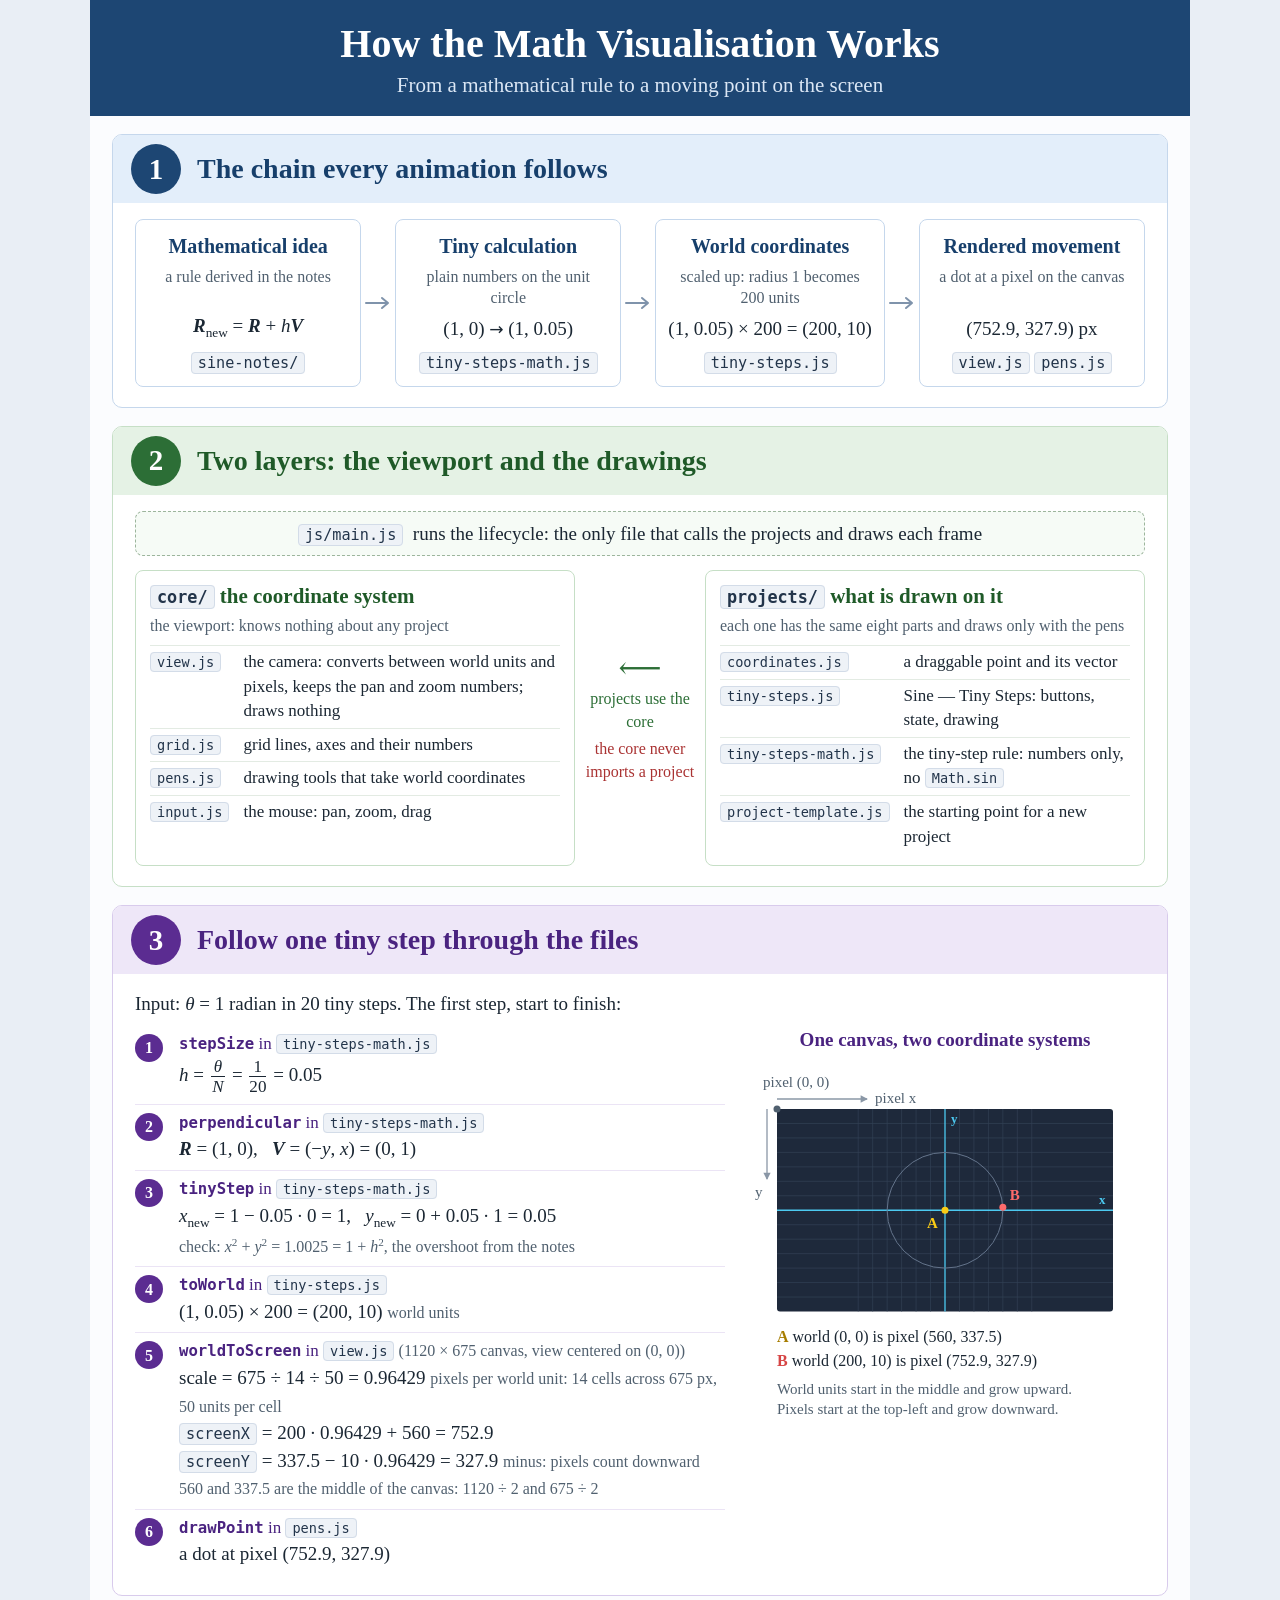
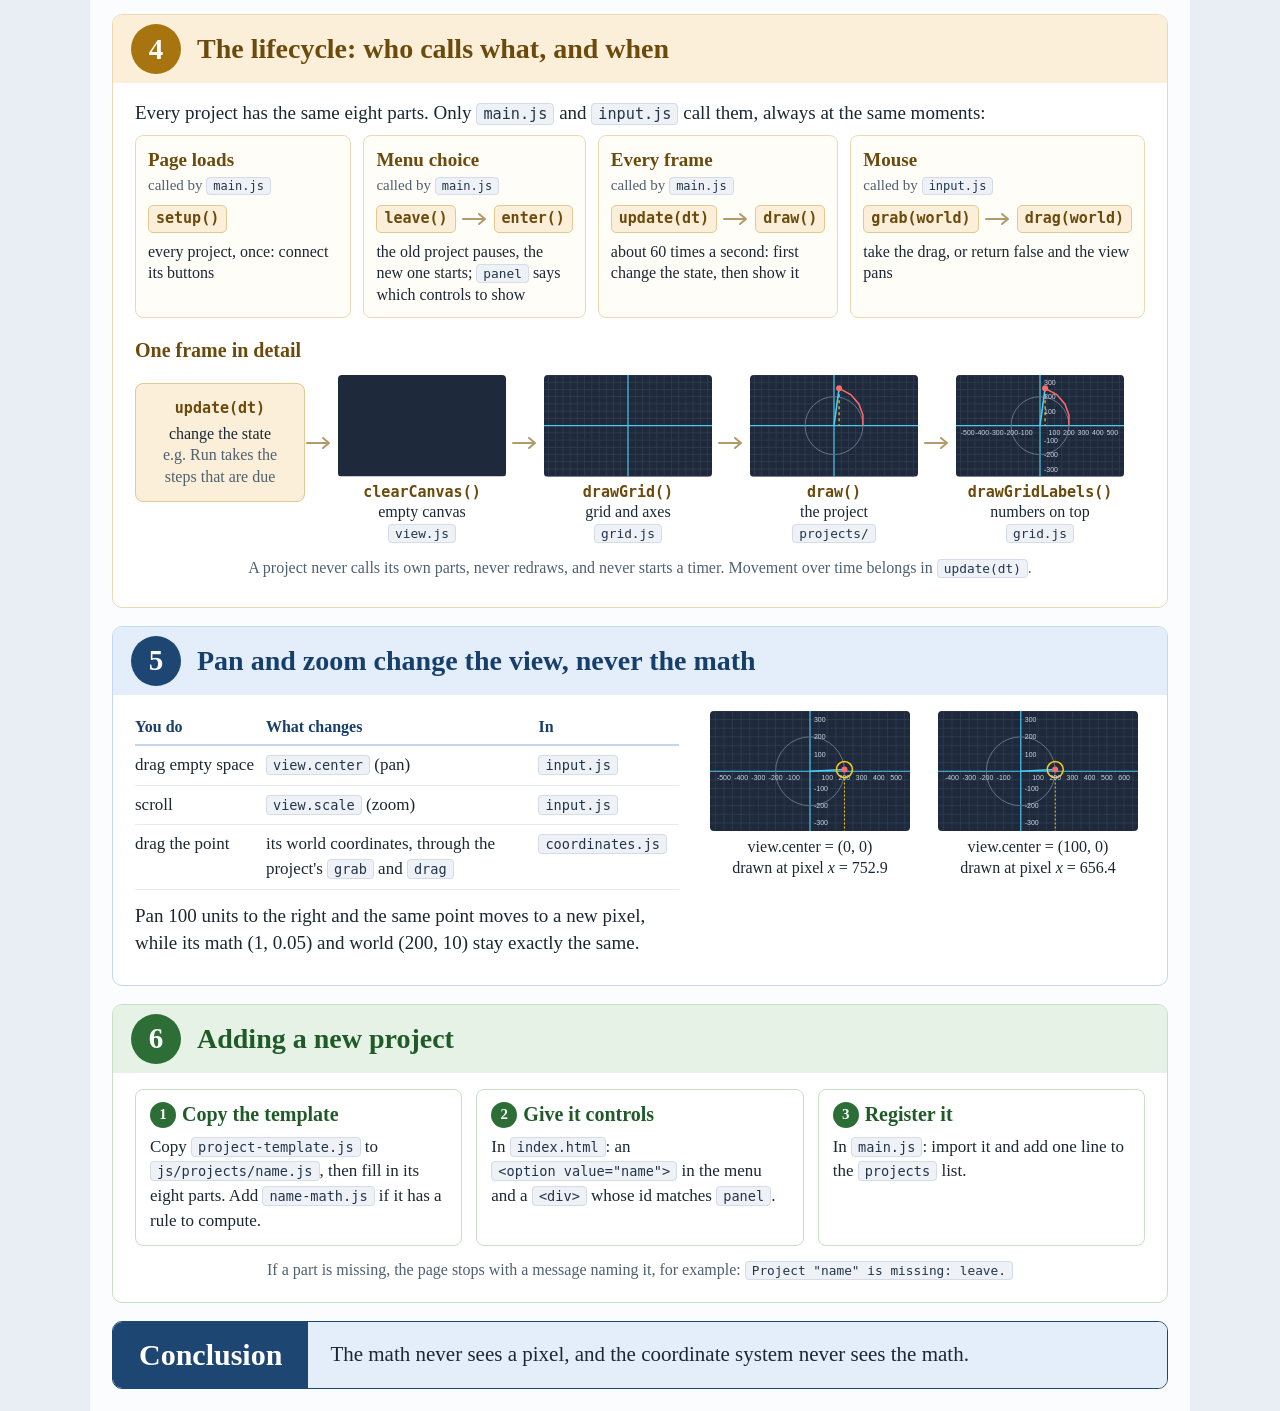
==== commit a03555d2: "Call the coordinate system's layers "viewport", not "paper" drawPaperBelow and drawPaperAbove become" ====
--- a/Math Visualisation/docs/how-it-works.html
+++ b/Math Visualisation/docs/how-it-works.html
@@ -345,7 +345,7 @@
 
     <!-- 2 -->
     <section class="panel green">
-        <div class="panel-head"><div class="badge">2</div><h2>Two layers: the paper and the drawings</h2></div>
+        <div class="panel-head"><div class="badge">2</div><h2>Two layers: the viewport and the drawings</h2></div>
         <div class="panel-body">
             <div class="main-row">
                 <span class="file">js/main.js</span>&nbsp; runs the lifecycle: the only file that calls the projects and draws each frame
@@ -353,7 +353,7 @@
             <div class="layers">
                 <div class="layer">
                     <h3><span class="file">core/</span> the coordinate system</h3>
-                    <div class="sub">the paper: knows nothing about any project</div>
+                    <div class="sub">the viewport: knows nothing about any project</div>
                     <table>
                         <tr><td><span class="file">view.js</span></td><td>the camera: converts between world units and pixels, keeps the pan and zoom numbers; draws nothing</td></tr>
                         <tr><td><span class="file">grid.js</span></td><td>grid lines, axes and their numbers</td></tr>
